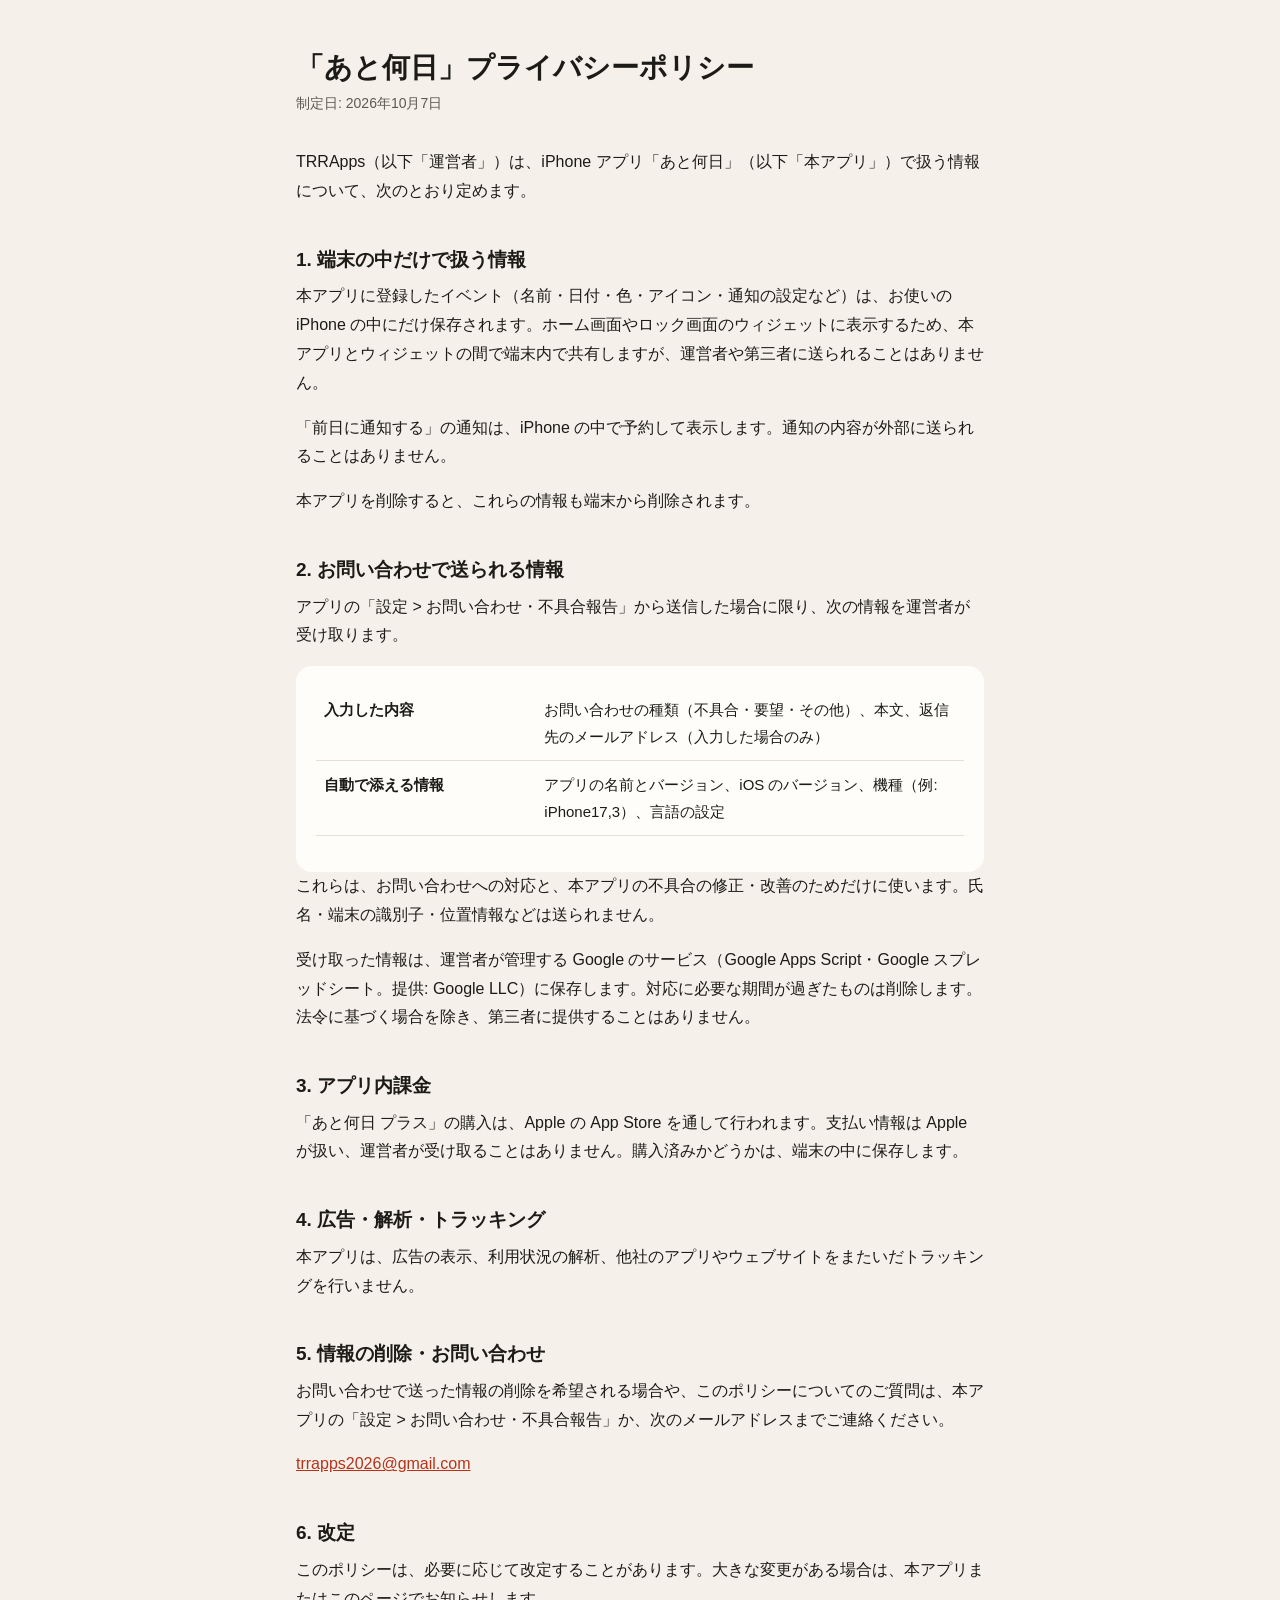
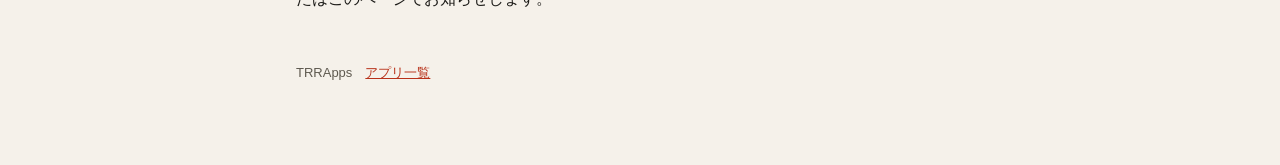
==== apps/countdown/privacy.html @ 58a4f304 "site を更新（ios-app 295b1a3）" ====
<!doctype html>
<html lang="ja">
<head>
<meta charset="utf-8">
<meta name="viewport" content="width=device-width, initial-scale=1">
<title>プライバシーポリシー — あと何日</title>
<link rel="stylesheet" href="../../assets/style.css">
</head>
<body>
<main>
  <header>
    <h1>「あと何日」プライバシーポリシー</h1>
    <p>制定日: 2026年10月7日</p>
  </header>

  <p>TRRApps（以下「運営者」）は、iPhone アプリ「あと何日」（以下「本アプリ」）で扱う情報について、次のとおり定めます。</p>

  <h2>1. 端末の中だけで扱う情報</h2>
  <p>本アプリに登録したイベント（名前・日付・色・アイコン・通知の設定など）は、お使いの iPhone の中にだけ保存されます。ホーム画面やロック画面のウィジェットに表示するため、本アプリとウィジェットの間で端末内で共有しますが、運営者や第三者に送られることはありません。</p>
  <p>「前日に通知する」の通知は、iPhone の中で予約して表示します。通知の内容が外部に送られることはありません。</p>
  <p>本アプリを削除すると、これらの情報も端末から削除されます。</p>

  <h2>2. お問い合わせで送られる情報</h2>
  <p>アプリの「設定 &gt; お問い合わせ・不具合報告」から送信した場合に限り、次の情報を運営者が受け取ります。</p>
  <div class="card">
    <table>
      <tr><th>入力した内容</th><td>お問い合わせの種類（不具合・要望・その他）、本文、返信先のメールアドレス（入力した場合のみ）</td></tr>
      <tr><th>自動で添える情報</th><td>アプリの名前とバージョン、iOS のバージョン、機種（例: iPhone17,3）、言語の設定</td></tr>
    </table>
  </div>
  <p>これらは、お問い合わせへの対応と、本アプリの不具合の修正・改善のためだけに使います。氏名・端末の識別子・位置情報などは送られません。</p>
  <p>受け取った情報は、運営者が管理する Google のサービス（Google Apps Script・Google スプレッドシート。提供: Google LLC）に保存します。対応に必要な期間が過ぎたものは削除します。法令に基づく場合を除き、第三者に提供することはありません。</p>

  <h2>3. アプリ内課金</h2>
  <p>「あと何日 プラス」の購入は、Apple の App Store を通して行われます。支払い情報は Apple が扱い、運営者が受け取ることはありません。購入済みかどうかは、端末の中に保存します。</p>

  <h2>4. 広告・解析・トラッキング</h2>
  <p>本アプリは、広告の表示、利用状況の解析、他社のアプリやウェブサイトをまたいだトラッキングを行いません。</p>

  <h2>5. 情報の削除・お問い合わせ</h2>
  <p>お問い合わせで送った情報の削除を希望される場合や、このポリシーについてのご質問は、本アプリの「設定 &gt; お問い合わせ・不具合報告」か、次のメールアドレスまでご連絡ください。</p>
  <p><a href="mailto:trrapps2026@gmail.com">trrapps2026@gmail.com</a></p>

  <h2>6. 改定</h2>
  <p>このポリシーは、必要に応じて改定することがあります。大きな変更がある場合は、本アプリまたはこのページでお知らせします。</p>

  <footer>
    <p>TRRApps　<a href="../../">アプリ一覧</a></p>
  </footer>
</main>
</body>
</html>
---- assets/style.css ----
:root {
  --ground: #F5F1EA;
  --card: #FFFDF9;
  --ink: #1C1B18;
  --secondary: #5F5A50;
  --line: #E6DFD2;
  --accent: #B8321A;
}

@media (prefers-color-scheme: dark) {
  :root {
    --ground: #171614;
    --card: #252320;
    --ink: #F2EEE6;
    --secondary: #A8A195;
    --line: #34312C;
    --accent: #F08A6E;
  }
}

* { box-sizing: border-box; }

body {
  margin: 0;
  background: var(--ground);
  color: var(--ink);
  font-family: -apple-system, BlinkMacSystemFont, "Hiragino Sans", "Hiragino Kaku Gothic ProN", "Noto Sans JP", sans-serif;
  font-size: 16px;
  line-height: 1.8;
  -webkit-text-size-adjust: 100%;
}

main {
  max-width: 720px;
  margin: 0 auto;
  padding: 48px 16px 64px;
}

header { margin-bottom: 32px; }
header p { margin: 4px 0 0; color: var(--secondary); font-size: 14px; }

h1 { margin: 0; font-size: 28px; line-height: 1.4; }
h2 { margin: 40px 0 8px; font-size: 19px; line-height: 1.5; }

p, ul, table { margin: 0 0 16px; }
ul { padding-left: 1.4em; }
li + li { margin-top: 4px; }

a { color: var(--accent); }

.card {
  background: var(--card);
  border-radius: 16px;
  padding: 20px;
}

table { width: 100%; border-collapse: collapse; font-size: 15px; }
th, td { text-align: left; vertical-align: top; padding: 10px 8px; border-bottom: 1px solid var(--line); }
th { width: 34%; font-weight: 700; }

.apps { list-style: none; padding: 0; display: grid; gap: 12px; }
.apps li + li { margin-top: 0; }
.apps a { display: block; text-decoration: none; color: inherit; }
.apps strong { display: block; font-size: 17px; }
.apps span { color: var(--secondary); font-size: 14px; }

footer { margin-top: 48px; color: var(--secondary); font-size: 13px; }
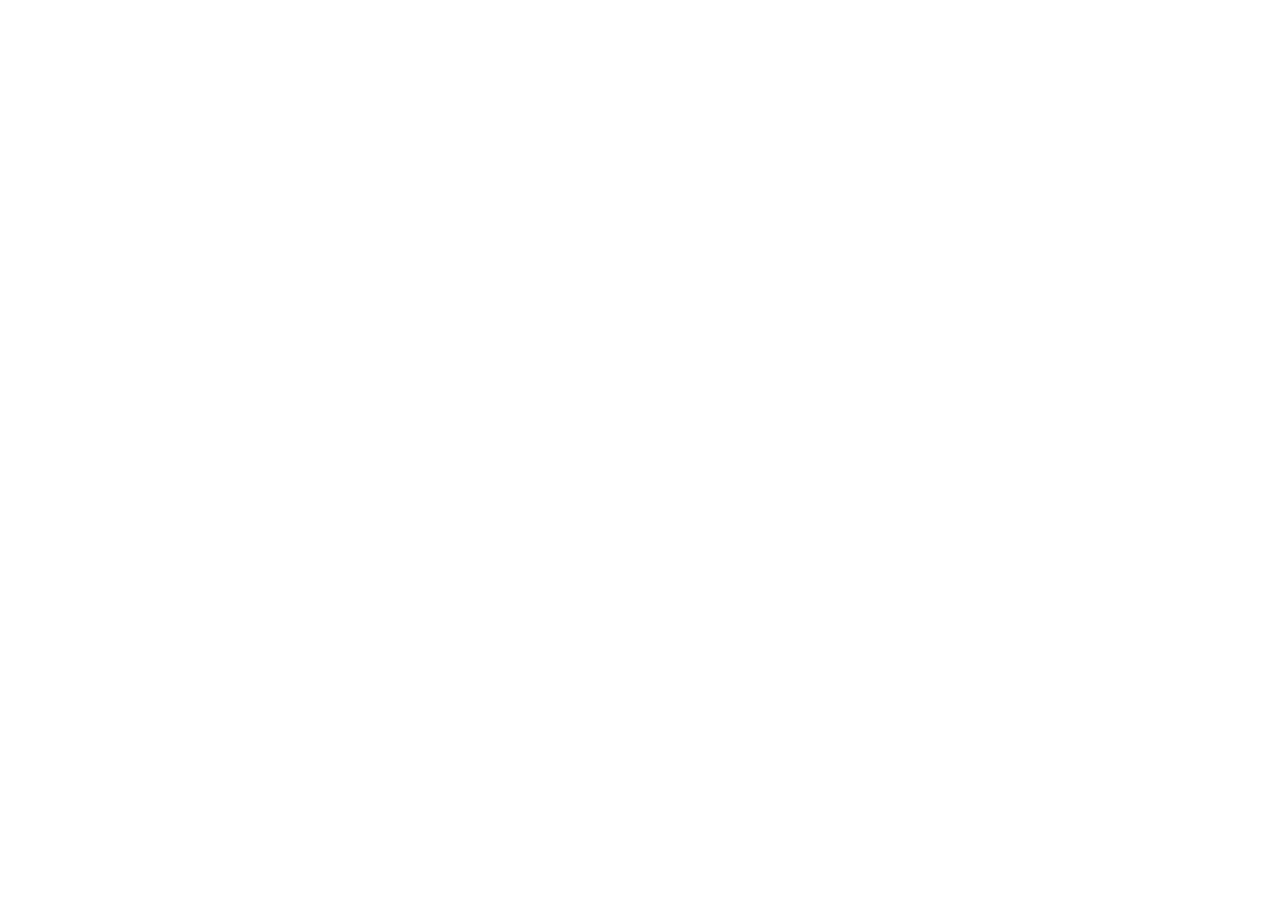
==== commit bcd31ac3: "trrapps.com に移転したので転送ページだけにする" ====
--- a/apps/countdown/privacy.html
+++ b/apps/countdown/privacy.html
@@ -3,50 +3,12 @@
 <head>
 <meta charset="utf-8">
 <meta name="viewport" content="width=device-width, initial-scale=1">
-<title>プライバシーポリシー — あと何日</title>
-<link rel="stylesheet" href="../../assets/style.css">
+<title>TRRApps</title>
+<link rel="canonical" href="https://trrapps.com/apps/countdown/privacy">
+<meta http-equiv="refresh" content="0; url=https://trrapps.com/apps/countdown/privacy">
+<meta name="robots" content="noindex">
 </head>
 <body>
-<main>
-  <header>
-    <h1>「あと何日」プライバシーポリシー</h1>
-    <p>制定日: 2026年10月7日</p>
-  </header>
-
-  <p>TRRApps（以下「運営者」）は、iPhone アプリ「あと何日」（以下「本アプリ」）で扱う情報について、次のとおり定めます。</p>
-
-  <h2>1. 端末の中だけで扱う情報</h2>
-  <p>本アプリに登録したイベント（名前・日付・色・アイコン・通知の設定など）は、お使いの iPhone の中にだけ保存されます。ホーム画面やロック画面のウィジェットに表示するため、本アプリとウィジェットの間で端末内で共有しますが、運営者や第三者に送られることはありません。</p>
-  <p>「前日に通知する」の通知は、iPhone の中で予約して表示します。通知の内容が外部に送られることはありません。</p>
-  <p>本アプリを削除すると、これらの情報も端末から削除されます。</p>
-
-  <h2>2. お問い合わせで送られる情報</h2>
-  <p>アプリの「設定 &gt; お問い合わせ・不具合報告」から送信した場合に限り、次の情報を運営者が受け取ります。</p>
-  <div class="card">
-    <table>
-      <tr><th>入力した内容</th><td>お問い合わせの種類（不具合・要望・その他）、本文、返信先のメールアドレス（入力した場合のみ）</td></tr>
-      <tr><th>自動で添える情報</th><td>アプリの名前とバージョン、iOS のバージョン、機種（例: iPhone17,3）、言語の設定</td></tr>
-    </table>
-  </div>
-  <p>これらは、お問い合わせへの対応と、本アプリの不具合の修正・改善のためだけに使います。氏名・端末の識別子・位置情報などは送られません。</p>
-  <p>受け取った情報は、運営者が管理する Google のサービス（Google Apps Script・Google スプレッドシート。提供: Google LLC）に保存します。対応に必要な期間が過ぎたものは削除します。法令に基づく場合を除き、第三者に提供することはありません。</p>
-
-  <h2>3. アプリ内課金</h2>
-  <p>「あと何日 プラス」の購入は、Apple の App Store を通して行われます。支払い情報は Apple が扱い、運営者が受け取ることはありません。購入済みかどうかは、端末の中に保存します。</p>
-
-  <h2>4. 広告・解析・トラッキング</h2>
-  <p>本アプリは、広告の表示、利用状況の解析、他社のアプリやウェブサイトをまたいだトラッキングを行いません。</p>
-
-  <h2>5. 情報の削除・お問い合わせ</h2>
-  <p>お問い合わせで送った情報の削除を希望される場合や、このポリシーについてのご質問は、本アプリの「設定 &gt; お問い合わせ・不具合報告」か、次のメールアドレスまでご連絡ください。</p>
-  <p><a href="mailto:trrapps2026@gmail.com">trrapps2026@gmail.com</a></p>
-
-  <h2>6. 改定</h2>
-  <p>このポリシーは、必要に応じて改定することがあります。大きな変更がある場合は、本アプリまたはこのページでお知らせします。</p>
-
-  <footer>
-    <p>TRRApps　<a href="../../">アプリ一覧</a></p>
-  </footer>
-</main>
+<p>このページは移転しました: <a href="https://trrapps.com/apps/countdown/privacy">https://trrapps.com/apps/countdown/privacy</a></p>
 </body>
 </html>
